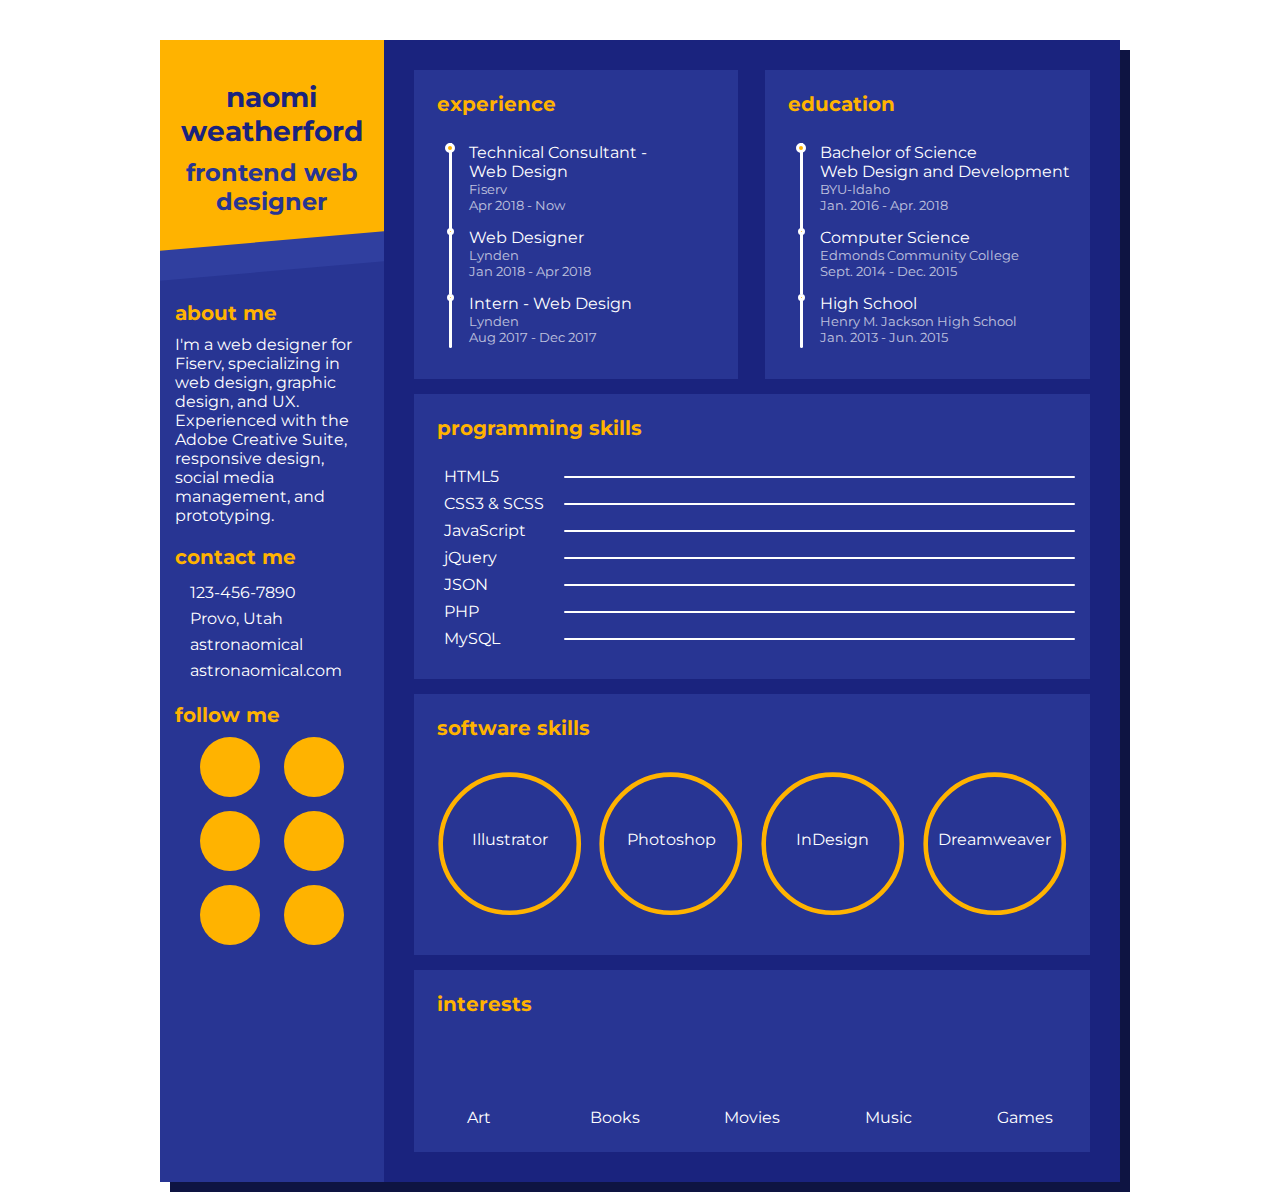
==== index.html @ f99a09e7 "rename" ====
<!DOCTYPE html>
<html lang="en">
<head>
    <meta charset="UTF-8">
    <meta name="viewport" content="width=device-width, initial-scale=1.0">
    <title>Resume</title>
    <link rel="stylesheet" href="frame.css">
</head>
<body>
    <div class="resume">
        <!-- 나머지 HTML 내용.. -->
    </div>
    <script src="https://code.jquery.com/jquery-3.6.0.min.js"></script>
    <script src="frame.js"></script>
</body>
</html>

<div class="resume">
    <div class="base">
      <div class="profile">
        <div class="photo">
          <!--<img src="" /> -->
          <i class="fas fa-rocket"></i>
        </div>
        <div class="info">
          <h1 class="name">Naomi Weatherford</h1>
          <h2 class="job">Frontend Web Designer</h2>
        </div>
      </div>
      <div class="about">
        <h3>About Me</h3>I'm a web designer for Fiserv, specializing in web design, graphic design, and UX. Experienced with the Adobe Creative Suite, responsive design, social media management, and prototyping.
      </div>
      <div class="contact">
        <h3>Contact Me</h3>
        <div class="call"><a href="tel:123-456-7890"><i class="fas fa-phone"></i><span>123-456-7890</span></a></div>
        <div class="address"><a href="https://goo.gl/maps/fiTBGT6Vnhy"><i class="fas fa-map-marker"></i><span>Provo, Utah</span></a>
        </div>
        <div class="email"><a href="mailto:astronaomical@gmail.com"><i class="fas fa-envelope"></i><span>astronaomical</span></a></div>
        <div class="website"><a href="http://astronaomical.com/" target="_blank"> <i class="fas fa-home"></i><span>astronaomical.com</span></a></div>
      </div>
      <div class="follow">
        <h3>Follow Me</h3>
        <div class="box">
          <a href="https://www.facebook.com/astronaomical/" target="_blank"><i class="fab fa-facebook"></i></a>
          <a href="https://www.instagram.com/astronaomical/" target="_blank"><i class="fab fa-instagram "></i></a>
          <a href="https://www.pinterest.com/astronaomical/" target="_blank"><i class="fab fa-pinterest"></i></a>
          <a href="https://www.linkedin.com/in/naomi-weatherford-758385112/" target="_blank"><i class="fab fa-linkedin"></i></a>
          <a href="https://codepen.io/astronaomical/" target="_blank"><i class="fab fa-codepen"></i></a>
          <a href="https://www.behance.net/astronaomical" target="_blank"><i class="fab fa-behance"></i></a>
        </div>
      </div>
    </div>
    <div class="func">
      <div class="work">
        <h3><i class="fa fa-briefcase"></i>Experience</h3>
        <ul>
          <li><span>Technical Consultant -<br>Web Design</span><small>Fiserv</small><small>Apr 2018 - Now</small></li>
          <li><span>Web Designer</span><small>Lynden</small><small>Jan 2018 - Apr 2018</small></li>
          <li><span>Intern - Web Design</span><small>Lynden</small><small>Aug 2017 - Dec 2017</small></li>
        </ul>
      </div>
      <div class="edu">
        <h3><i class="fa fa-graduation-cap"></i>Education</h3>
        <ul>
          <li><span>Bachelor of Science<br>Web Design and Development</span><small>BYU-Idaho</small><small>Jan. 2016 - Apr. 2018</small></li>
          <li><span>Computer Science</span><small>Edmonds Community College</small><small>Sept. 2014 - Dec. 2015</small></li>
          <li><span>High School</span><small>Henry M. Jackson High School</small><small>Jan. 2013 - Jun. 2015</small></li>
        </ul>
      </div>
      <div class="skills-prog">
        <h3><i class="fas fa-code"></i>Programming Skills</h3>
        <ul>
          <li data-percent="95"><span>HTML5</span>
            <div class="skills-bar">
              <div class="bar"></div>
            </div>
          </li>
          <li data-percent="90"><span>CSS3 & SCSS</span>
            <div class="skills-bar">
              <div class="bar"></div>
            </div>
          </li>
          <li data-percent="60"><span>JavaScript</span>
            <div class="skills-bar">
              <div class="bar"></div>
            </div>
          </li>
          <li data-percent="50"><span>jQuery</span>
            <div class="skills-bar">
              <div class="bar"></div>
            </div>
          </li>
          <li data-percent="40"><span>JSON</span>
            <div class="skills-bar">
              <div class="bar"></div>
            </div>
          </li>
          <li data-percent="55"><span>PHP</span>
            <div class="skills-bar">
              <div class="bar"></div>
            </div>
          </li>
          <li data-percent="40"><span>MySQL</span>
            <div class="skills-bar">
              <div class="bar"></div>
            </div>
          </li>
        </ul>
      </div>
      <div class="skills-soft">
        <h3><i class="fas fa-bezier-curve"></i>Software Skills</h3>
        <ul>
          <li data-percent="90">
            <svg viewbox="0 0 100 100">
              <circle cx="50" cy="50" r="45"></circle>
              <circle class="cbar" cx="50" cy="50" r="45"></circle>
            </svg><span>Illustrator</span><small></small>
          </li>
          <li data-percent="75">
            <svg viewbox="0 0 100 100">
              <circle cx="50" cy="50" r="45"></circle>
              <circle class="cbar" cx="50" cy="50" r="45"></circle>
            </svg><span>Photoshop</span><small></small>
          </li>
          <li data-percent="85">
            <svg viewbox="0 0 100 100">
              <circle cx="50" cy="50" r="45"></circle>
              <circle class="cbar" cx="50" cy="50" r="45"></circle>
            </svg><span>InDesign</span><small></small>
          </li>
          <li data-percent="65">
            <svg viewbox="0 0 100 100">
              <circle cx="50" cy="50" r="45"></circle>
              <circle class="cbar" cx="50" cy="50" r="45"></circle>
            </svg><span>Dreamweaver</span><small></small>
          </li>
        </ul>
      </div>
      <div class="interests">
        <h3><i class="fas fa-star"></i>Interests</h3>
        <div class="interests-items">
          <div class="art"><i class="fas fa-palette"></i><span>Art</span></div>
          <div class="art"><i class="fas fa-book"></i><span>Books</span></div>
          <div class="movies"><i class="fas fa-film"></i><span>Movies</span></div>
          <div class="music"><i class="fas fa-headphones"></i><span>Music</span></div>
          <div class="games"><i class="fas fa-gamepad"></i><span>Games</span></div>
        </div>
      </div>
    </div>
  </div>
---- frame.css ----
@import url("https://fonts.googleapis.com/css?family=Montserrat");
* {
  outline: none;
}

*,
*:before,
*:after {
  box-sizing: inherit;
}

html,
body {
  box-sizing: border-box;
  margin: 0;
  padding: 0;
  transition: 0.5s;
  background: #ffffff;
  cursor: default;
  font-family: "Montserrat", sans-serif;
  font-size: 16px;
}

a {
  text-decoration: none;
  color: #ffffff;
  display: block;
  transition-duration: 0.3s;
}

ul {
  list-style-type: none;
  padding: 0;
}

h3 {
  color: #ffb300;
  margin: 10px 0;
  text-transform: lowercase;
  font-size: 1.25em;
}

.resume {
  width: 960px;
  background: #1a237e;
  color: #ffffff;
  margin: 20px auto;
  box-shadow: 10px 10px #0e1442;
  position: relative;
  display: flex;
}

.resume .base,
.resume .func {
  box-sizing: border-box;
  float: left;
}

.resume .base > div,
.resume .func > div {
  padding-bottom: 10px;
}

.resume .base > div:last-of-type,
.resume .func > div:last-of-type {
  padding-bottom: 0;
}

.resume .base {
  width: 30%;
  padding: 30px 15px;
  background: #283593;
  color: #ffffff;
}

.resume .base .profile {
  background: #ffb300;
  padding: 30px 15px 40px 15px;
  margin: -30px -15px 45px -15px;
  position: relative;
  z-index: 2;
}

.resume .base .profile::after {
  content: "";
  position: absolute;
  background: #303f9f;
  width: 100%;
  height: 30px;
  bottom: -15px;
  left: 0;
  transform: skewY(-5deg);
  z-index: -1;
}

.resume .base .profile .photo img {
  width: 100%;
  border-radius: 50%;
}

.resume .base .profile .photo {
  display: flex;
  justify-content: center;
  align-items: center;
}

.resume .base .profile .fa-rocket {
  font-size: 100px;
  text-align: center;
  margin: auto;
  color: #283593;
}

.resume .base .profile .info {
  text-align: center;
  color: #ffffff;
}

.resume .base .profile .info .name {
  margin-top: 10px;
  margin-bottom: 0;
  font-size: 1.75em;
  text-transform: lowercase;
  color: #1a237e;
}

.resume .base .profile .info .job {
  margin-top: 10px;
  margin-bottom: 0;
  font-size: 1.5em;
  text-transform: lowercase;
  color: #283593;
}

.resume .base .contact div {
  line-height: 24px;
}

.resume .base .contact div a:hover {
  color: #fdd835;
}

.resume .base .contact div a:hover span::after {
  width: 100%;
}

.resume .base .contact div:hover i {
  color: #fdd835;
}

.resume .base .contact div i {
  color: #ffb300;
  width: 20px;
  height: 20px;
  font-size: 20px;
  text-align: center;
  margin-right: 15px;
  transition-duration: 0.3s;
}

.resume .base .contact div span {
  position: relative;
}

.resume .base .contact div span::after {
  content: "";
  position: absolute;
  background: #fdd835;
  height: 1px;
  width: 0;
  bottom: 0;
  left: 0;
  transition-duration: 0.3s;
}

.resume .base .follow .box {
  text-align: center;
  vertical-align: middle;
}

.resume .base .follow .box a {
  display: inline-block;
  vertical-align: text-bottom;
}

.resume .base .follow .box a:hover i {
  background: #fdd835;
  border-radius: 5px;
  transform: rotate(45deg) scale(0.8);
}

.resume .base .follow .box a:hover i::before {
  transform: rotate(-45deg) scale(1.5);
}

.resume .base .follow .box i {
  display: inline-block;
  font-size: 30px;
  background: #ffb300;
  width: 60px;
  height: 60px;
  border-radius: 50%;
  line-height: 60px;
  color: #283593;
  margin: 0 10px 10px 10px;
  transition-duration: 0.3s;
}

.resume .base .follow .box i::before {
  transition-duration: 0.3s;
}

.resume .base .follow .box i.fa::before {
  display: block;
}

.resume .func {
  width: 100%;
  padding: 30px;
}

.resume .func:hover > div {
  transition-duration: 0.5s;
}

.resume .func:hover > div:hover h3 i {
  transform: scale(1.25);
}

.resume .func:hover > div:not(:hover) {
  opacity: 0.5;
}

.resume .func h3 {
  transition-duration: 0.3s;
  margin-top: 0;
}

.resume .func h3 i {
  color: #283593;
  background: #ffb300;
  width: 42px;
  height: 42px;
  font-size: 20px;
  line-height: 42px;
  border-radius: 50%;
  text-align: center;
  vertical-align: middle;
  margin-right: 8px;
  transition-duration: 0.3s;
}

.resume .func .work,
.resume .func .edu {
  float: left;
}

.resume .func .work small,
.resume .func .edu small {
  display: block;
  opacity: 0.7;
}

.resume .func .work ul li,
.resume .func .edu ul li {
  position: relative;
  margin-left: 15px;
  padding-left: 25px;
  padding-bottom: 15px;
}

.resume .func .work ul li:hover::before,
.resume .func .edu ul li:hover::before {
  -webkit-animation: circle 1.2s infinite;
          animation: circle 1.2s infinite;
}

.resume .func .work ul li:hover span,
.resume .func .edu ul li:hover span {
  color: #fdd835;
}

@-webkit-keyframes circle {
  from {
    box-shadow: 0 0 0 0px #fdd835;
  }
  to {
    box-shadow: 0 0 0 6px rgba(255, 255, 255, 0);
  }
}

@keyframes circle {
  from {
    box-shadow: 0 0 0 0px #fdd835;
  }
  to {
    box-shadow: 0 0 0 6px rgba(255, 255, 255, 0);
  }
}
.resume .func .work ul li:first-of-type::before,
.resume .func .edu ul li:first-of-type::before {
  width: 10px;
  height: 10px;
  left: 1px;
}

.resume .func .work ul li:last-of-type,
.resume .func .edu ul li:last-of-type {
  padding-bottom: 3px;
}

.resume .func .work ul li:last-of-type::after,
.resume .func .edu ul li:last-of-type::after {
  border-radius: 1.5px;
}

.resume .func .work ul li::before,
.resume .func .work ul li::after,
.resume .func .edu ul li::before,
.resume .func .edu ul li::after {
  content: "";
  display: block;
  position: absolute;
}

.resume .func .work ul li::before,
.resume .func .edu ul li::before {
  width: 7px;
  height: 7px;
  border: 3px solid #ffffff;
  background: #ffb300;
  border-radius: 50%;
  left: 3px;
  z-index: 1;
}

.resume .func .work ul li::after,
.resume .func .edu ul li::after {
  width: 3px;
  height: 100%;
  background: #ffffff;
  left: 5px;
  top: 0;
}

.resume .func .work ul li span,
.resume .func .edu ul li span {
  transition-duration: 0.3s;
}

.resume .func .work {
  width: 48%;
  background: #283593;
  padding: 15px;
  margin: 0 4% 15px 0;
}

.resume .func .edu {
  width: 48%;
  background: #283593;
  padding: 15px;
}

.resume .func .skills-prog {
  clear: both;
  background: #283593;
  padding: 15px;
}

.resume .func .skills-prog ul {
  margin-left: 15px;
}

.resume .func .skills-prog ul li {
  margin-bottom: 8px;
  display: flex;
  align-items: center;
  transition-duration: 0.3s;
}

.resume .func .skills-prog ul li:hover {
  color: #fdd835;
}

.resume .func .skills-prog ul li:hover .skills-bar .bar {
  background: #fdd835;
  box-shadow: 0 0 0 1px #fdd835;
}

.resume .func .skills-prog ul li span {
  display: block;
  width: 120px;
}

.resume .func .skills-prog ul li .skills-bar {
  background: #ffffff;
  height: 2px;
  width: calc(100% - 120px);
  position: relative;
  border-radius: 2px;
}

.resume .func .skills-prog ul li .skills-bar .bar {
  position: absolute;
  top: -1px;
  height: 4px;
  background: #ffb300;
  box-shadow: 0 0 0 #ffb300;
  border-radius: 5px;
}

.resume .func .skills-soft {
  clear: both;
  background: #283593;
  padding: 15px;
  margin: 15px 0 0;
}

.resume .func .skills-soft ul {
  display: flex;
  justify-content: space-between;
  text-align: center;
}

.resume .func .skills-soft ul li {
  position: relative;
}

.resume .func .skills-soft ul li:hover svg .cbar {
  stroke: #fdd835;
  stroke-width: 4px;
}

.resume .func .skills-soft ul li:hover span,
.resume .func .skills-soft ul li:hover small {
  transform: scale(1.2);
}

.resume .func .skills-soft ul li svg {
  width: 95%;
  fill: transparent;
  transform: rotate(-90deg);
}

.resume .func .skills-soft ul li svg circle {
  stroke-width: 1px;
  stroke: #ffffff;
}

.resume .func .skills-soft ul li svg .cbar {
  stroke-width: 3px;
  stroke: #ffb300;
  stroke-linecap: round;
}

.resume .func .skills-soft ul li span,
.resume .func .skills-soft ul li small {
  position: absolute;
  display: block;
  width: 100%;
  top: 52%;
  transition-duration: 0.3s;
}

.resume .func .skills-soft ul li span {
  top: 40%;
}

.resume .func .interests {
  background: #283593;
  margin: 15px 0 0;
  padding: 15px;
}

.resume .func .interests-items {
  box-sizing: border-box;
  padding: 0 0 15px;
  width: 100%;
  text-align: center;
  display: flex;
  justify-content: space-between;
}

.resume .func .interests-items div {
  display: flex;
  flex-direction: column;
  justify-content: center;
  align-items: center;
  width: 100px;
  height: 100px;
  border-radius: 50%;
}

.resume .func .interests-items div:hover i {
  transform: scale(1.2);
}

.resume .func .interests-items div:hover span {
  color: #fdd835;
  transition-duration: 0.3s;
}

.resume .func .interests-items div i {
  font-size: 45px;
  width: 60px;
  height: 60px;
  line-height: 60px;
  color: #ffb300;
  transition-duration: 0.3s;
}

.resume .func .interests-items div span {
  display: block;
}
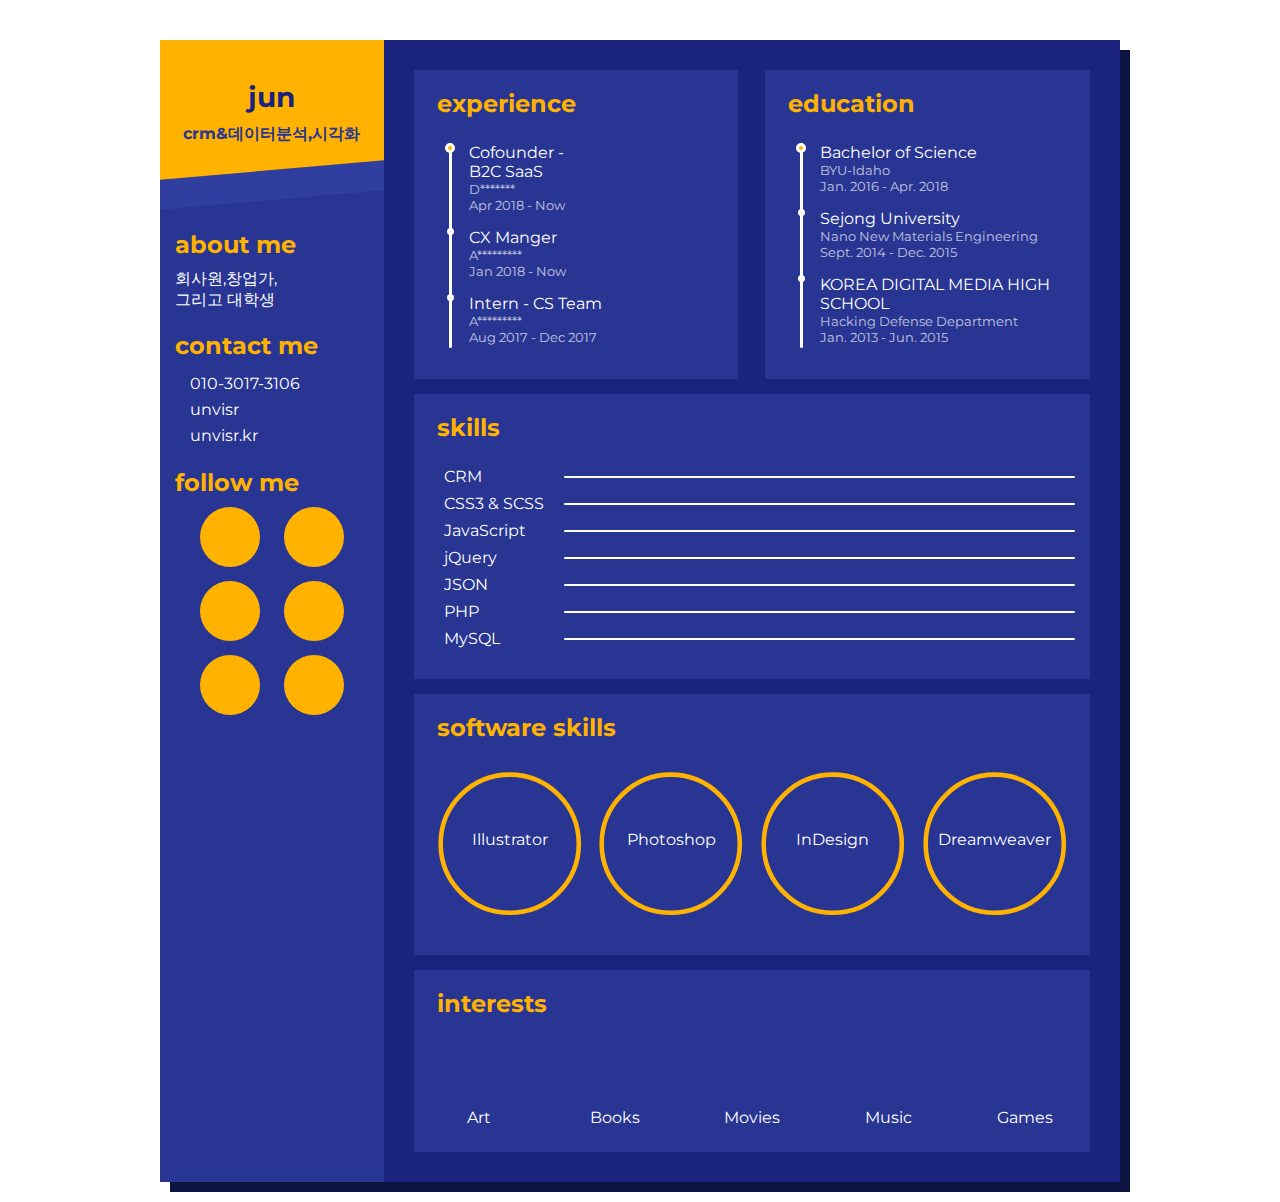
==== commit 745d848f: "save" ====
--- a/index.html
+++ b/index.html
@@ -23,20 +23,19 @@
           <i class="fas fa-rocket"></i>
         </div>
         <div class="info">
-          <h1 class="name">Naomi Weatherford</h1>
-          <h2 class="job">Frontend Web Designer</h2>
+          <h1 class="name">Jun</h1>
+          <h2 class="job">CRM&데이터분석,시각화</h2>
         </div>
       </div>
       <div class="about">
-        <h3>About Me</h3>I'm a web designer for Fiserv, specializing in web design, graphic design, and UX. Experienced with the Adobe Creative Suite, responsive design, social media management, and prototyping.
+        <h3>About Me</h3>회사원,창업가, <nav>그리고 대학생</nav> 
       </div>
       <div class="contact">
         <h3>Contact Me</h3>
-        <div class="call"><a href="tel:123-456-7890"><i class="fas fa-phone"></i><span>123-456-7890</span></a></div>
-        <div class="address"><a href="https://goo.gl/maps/fiTBGT6Vnhy"><i class="fas fa-map-marker"></i><span>Provo, Utah</span></a>
-        </div>
-        <div class="email"><a href="mailto:astronaomical@gmail.com"><i class="fas fa-envelope"></i><span>astronaomical</span></a></div>
-        <div class="website"><a href="http://astronaomical.com/" target="_blank"> <i class="fas fa-home"></i><span>astronaomical.com</span></a></div>
+        <div class="call"><a href="tel:010-3017-3106"><i class="fas fa-phone"></i><span>010-3017-3106</span></a></div>
+        
+        <div class="email"><a href="mailto:unvisr@icloud.com"><i class="fas fa-envelope"></i><span>unvisr</span></a></div>
+        <div class="website"><a href="http://unvisr.kr/" target="_blank"> <i class="fas fa-home"></i><span>unvisr.kr</span></a></div>
       </div>
       <div class="follow">
         <h3>Follow Me</h3>
@@ -54,23 +53,23 @@
       <div class="work">
         <h3><i class="fa fa-briefcase"></i>Experience</h3>
         <ul>
-          <li><span>Technical Consultant -<br>Web Design</span><small>Fiserv</small><small>Apr 2018 - Now</small></li>
-          <li><span>Web Designer</span><small>Lynden</small><small>Jan 2018 - Apr 2018</small></li>
-          <li><span>Intern - Web Design</span><small>Lynden</small><small>Aug 2017 - Dec 2017</small></li>
+          <li><span>Cofounder -<br>B2C SaaS</span><small>D*******</small><small>Apr 2018 - Now</small></li>
+          <li><span>CX Manger</span><small>A*********</small><small>Jan 2018 - Now</small></li>
+          <li><span>Intern - CS Team</span><small>A*********</small><small>Aug 2017 - Dec 2017</small></li>
         </ul>
       </div>
       <div class="edu">
         <h3><i class="fa fa-graduation-cap"></i>Education</h3>
         <ul>
-          <li><span>Bachelor of Science<br>Web Design and Development</span><small>BYU-Idaho</small><small>Jan. 2016 - Apr. 2018</small></li>
-          <li><span>Computer Science</span><small>Edmonds Community College</small><small>Sept. 2014 - Dec. 2015</small></li>
-          <li><span>High School</span><small>Henry M. Jackson High School</small><small>Jan. 2013 - Jun. 2015</small></li>
+          <li><span>Bachelor of Science<br></span><small>BYU-Idaho</small><small>Jan. 2016 - Apr. 2018</small></li>
+          <li><span>Sejong University</span><small>Nano New Materials Engineering</small><small>Sept. 2014 - Dec. 2015</small></li>
+          <li><span>KOREA DIGITAL MEDIA HIGH SCHOOL</span><small>Hacking Defense Department</small><small>Jan. 2013 - Jun. 2015</small></li>
         </ul>
       </div>
       <div class="skills-prog">
-        <h3><i class="fas fa-code"></i>Programming Skills</h3>
+        <h3><i class="fas fa-code"></i>Skills</h3>
         <ul>
-          <li data-percent="95"><span>HTML5</span>
+          <li data-percent="90"><span>CRM</span>
             <div class="skills-bar">
               <div class="bar"></div>
             </div>
--- a/frame.css
+++ b/frame.css
@@ -37,7 +37,8 @@
   color: #ffb300;
   margin: 10px 0;
   text-transform: lowercase;
-  font-size: 1.25em;
+  font-size: 1.5em;
+  /* text-align: center; */
 }
 
 .resume {
@@ -127,7 +128,7 @@
 .resume .base .profile .info .job {
   margin-top: 10px;
   margin-bottom: 0;
-  font-size: 1.5em;
+  font-size: 1.0em;
   text-transform: lowercase;
   color: #283593;
 }
